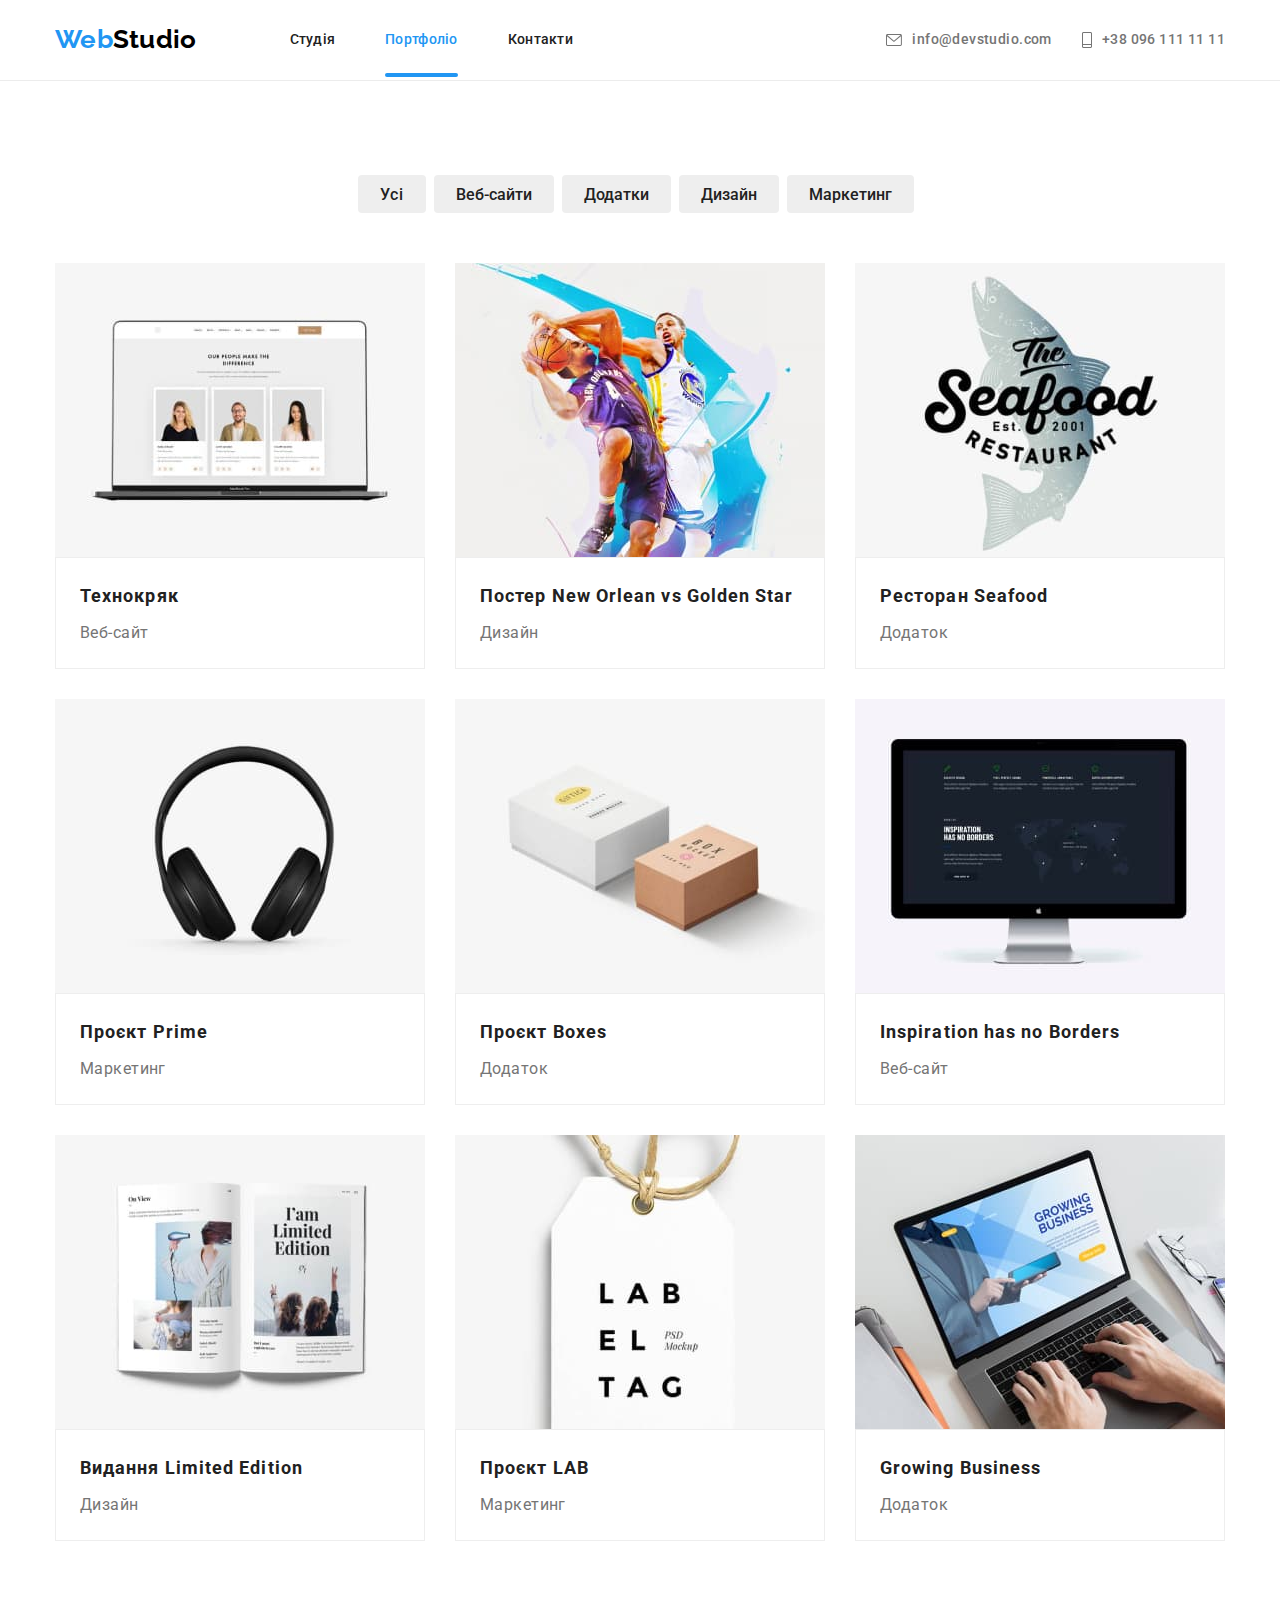
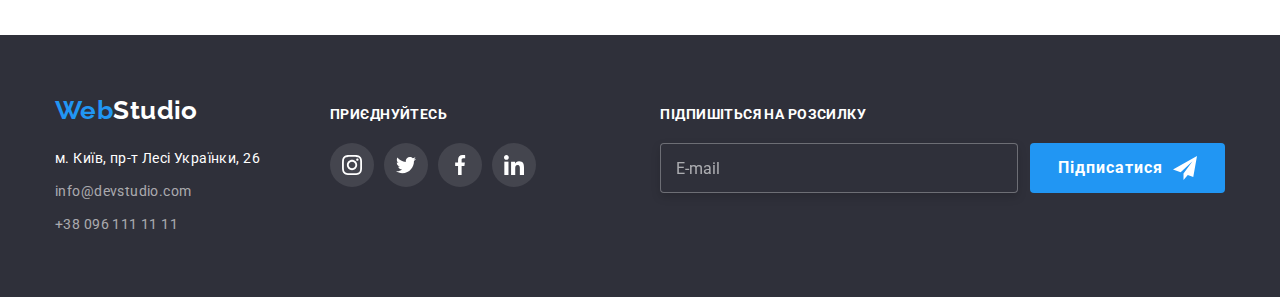
==== portfolio.html @ 140c9e48 "Змінила для  BEM 2 класи і розбивка SASS" ====
<!DOCTYPE html>
<html lang="uk">
	<head>
		<meta charset="UTF-8" />
		<meta http-equiv="X-UA-Compatible" content="IE=edge" />
		<meta name="viewport" content="width=device-width, initial-scale=1.0" />
		<title>portfolio</title>
		<link rel="preconnect" href="https://fonts.googleapis.com" />
		<link rel="preconnect" href="https://fonts.gstatic.com" crossorigin />
		<link
			href="https://fonts.googleapis.com/css2?family=Raleway:wght@700&family=Roboto:wght@400;500;700;900&display=swap"
			rel="stylesheet"
		/>
		<link rel="stylesheet" href="https://cdn.jsdelivr.net/npm/modern-normalize@1.1.0/modern-normalize.min.css" />
		<link rel="stylesheet" href="./css/styles.css" />
	</head>
	<body>
		<header class="page-header">
			<div class="container page-header-container">
				<nav class="navigation">
					<a href="./index.html" class="logo-header link"><span class="accent">Web</span>Studio</a>

					<ul class="site-nav list">
						<li class="site-nav-item"><a class="site-nav-link link" href="./index.html">Студія</a></li>
						<li class="site-nav-item"
							><a class="site-nav-link link current-link" href="./portfolio.html">Портфоліо</a></li
						>
						<li class="site-nav-item"><a class="site-nav-link link" href="">Контакти</a></li>
					</ul>
				</nav>

				<ul class="contacts list">
					<li class="contacts-item">
						<a class="contacts-link link" href="mailto:info@devstudio.com">
							<svg class="mail-icon" width="16px" height="12px">
								<use href="./images/icons.svg.svg#icon-envelope-hover"></use></svg
							>info@devstudio.com
						</a>
					</li>
					<li class="contacts-item fon">
						<a class="contacts-link link" href="tel:+380961111111">
							<svg class="tel-icon" width="10px" height="16px">
								<use href="./images/icons.svg.svg#icon-Vector"></use></svg
							>+38 096 111 11 11
						</a>
					</li>
				</ul>
			</div>
		</header>
		<main>
			<section class="page-prtfolio">
				<div class="container">
					<!-- <section class="portfolio container"> -->
					<h1 class="visually-hidden"> Портфоліо </h1>
					<ul class="products-nav list">
						<li class="product">
							<button class="portfolio-btn btn" type="button">Усі</button>
						</li>
						<li class="product">
							<button class="portfolio-btn" type="button">Веб-сайти</button>
						</li>
						<li class="product"><button class="portfolio-btn" type="button">Додатки</button> </li>
						<li class="product"><button class="portfolio-btn" type="button">Дизайн</button></li>
						<li class="product"><button class="portfolio-btn" type="button">Маркетинг</button></li>
					</ul>
					<ul class="page-products list">
						<li class="portf-pic">
							<a href="" class="portf-link link">
								<div class="portf-link-wrapper">
									<img
										class="products-img"
										src="./images/project-img.jpg"
										alt="фото трьох членів команди, дві дівчини і один чоловік в окулярах"
										width="370"
									/>
									<p class="overlay"
										>Ресурс пропонує комплексні пропозиції з різним рівнем функціоналу та сервісів. Все це дозволить
										відвідувачу отримати вичерпні відомості про компанію чи приватну особу.
									</p>
								</div>

								<div class="products-items">
									<h2 class="product-main">Технокряк </h2>
									<p class="product-card">Веб-сайт</p>
								</div>
							</a>
						</li>
						<li class="portf-pic">
							<a href="" class="portf-link link">
								<div class="portf-link-wrapper">
									<img
										class="products-img"
										src="./images/project-img-1.jpg"
										alt="двє хлопців в спортивній формі різних команд грають в м'яча, один тримає м'яч, другий вибиває його з його рук"
										width="370"
									/>
									<p class="overlay"
										>Ресурс пропонує комплексні пропозиції з різним рівнем функціоналу та сервісів. Все це дозволить
										відвідувачу отримати вичерпні відомості про компанію чи приватну особу.
									</p>
								</div>
								<div class="products-items">
									<h2 class="product-main">Постер New Orlean vs Golden Star</h2>
									<p class="product-card">Дизайн</p>
								</div>
							</a>
						</li>
						<li class="portf-pic">
							<a href="" class="portf-link link">
								<div class="portf-link-wrapper">
									<img
										class="products-img"
										src="./images/project-img-2.jpg"
										alt="картинка з малюнком риби та логотипом рибного ресторану"
										width="370"
									/>
									<p class="overlay"
										>Ресурс пропонує комплексні пропозиції з різним рівнем функціоналу та сервісів. Все це дозволить
										відвідувачу отримати вичерпні відомості про компанію чи приватну особу.
									</p>
								</div>
								<div class="products-items">
									<h2 class="product-main">Ресторан Seafood</h2>
									<p class="product-card">Додаток</p>
								</div>
							</a>
						</li>
						<li class="portf-pic">
							<a href="" class="portf-link link">
								<div class="portf-link-wrapper">
									<img class="products-img" src="./images/project-img-3.jpg" alt="великі чорні навушники" width="370" />
									<p class="overlay"
										>Ресурс пропонує комплексні пропозиції з різним рівнем функціоналу та сервісів. Все це дозволить
										відвідувачу отримати вичерпні відомості про компанію чи приватну особу.
									</p>
								</div>
								<div class="products-items">
									<h2 class="product-main">Проєкт Prime</h2>
									<p class="product-card">Маркетинг</p>
								</div>
							</a>
						</li>
						<li class="portf-pic">
							<a href="" class="portf-link link">
								<div class="portf-link-wrapper">
									<img
										class="products-img"
										src="./images/project-img-4.jpg"
										alt="дві коробочки, одна невелика коліру темного картону, друга більша трохи білого кольору"
										width="370"
									/>
									<p class="overlay"
										>Ресурс пропонує комплексні пропозиції з різним рівнем функціоналу та сервісів. Все це дозволить
										відвідувачу отримати вичерпні відомості про компанію чи приватну особу.
									</p>
								</div>
								<div class="products-items">
									<h2 class="product-main">Проєкт Boxes</h2>
									<p class="product-card">Додаток</p>
								</div>
							</a>
						</li>
						<li class="portf-pic">
							<a href="" class="portf-link link">
								<div class="portf-link-wrapper">
									<img
										class="products-img"
										src="./images/project-img-5.jpg"
										alt="великий чорний монітор епл на срібній ніжці"
										width="370"
									/>
									<p class="overlay"
										>Ресурс пропонує комплексні пропозиції з різним рівнем функціоналу та сервісів. Все це дозволить
										відвідувачу отримати вичерпні відомості про компанію чи приватну особу.
									</p>
								</div>
								<div class="products-items">
									<h2 class="product-main">Inspiration has no Borders</h2>
									<p class="product-card">Веб-сайт</p>
								</div>
							</a>
						</li>
						<li class="portf-pic">
							<a href="" class="portf-link link">
								<div class="portf-link-wrapper">
									<img
										class="products-img"
										src="./images/project-img-6.jpg"
										alt="розворот книги з різними зображеннями жінок"
										width="370"
									/>
									<p class="overlay"
										>Ресурс пропонує комплексні пропозиції з різним рівнем функціоналу та сервісів. Все це дозволить
										відвідувачу отримати вичерпні відомості про компанію чи приватну особу.
									</p>
								</div>
								<div class="products-items">
									<h2 class="product-main">Видання Limited Edition</h2>
									<p class="product-card">Дизайн</p>
								</div>
							</a>
						</li>
						<li class="portf-pic">
							<a href="" class="portf-link link">
								<div class="portf-link-wrapper">
									<img
										class="products-img"
										src="./images/project-img-7.jpg"
										alt="біла бірка з чорним надписом"
										width="370"
									/>
									<p class="overlay"
										>Ресурс пропонує комплексні пропозиції з різним рівнем функціоналу та сервісів. Все це дозволить
										відвідувачу отримати вичерпні відомості про компанію чи приватну особу.
									</p>
								</div>
								<div class="products-items">
									<h2 class="product-main">Проєкт LAB </h2>
									<p class="product-card">Маркетинг</p>
								</div>
							</a>
						</li>
						<li class="portf-pic">
							<a href="" class="portf-link link">
								<div class="portf-link-wrapper">
									<img
										class="products-img"
										src="./images/project-img-8.jpg"
										alt="чоловічі руки на клавіатурі відкритого ноутбука, на моніторі картинка з надписом зростання бізнесу"
										width="370"
									/>
									<p class="overlay"
										>Ресурс пропонує комплексні пропозиції з різним рівнем функціоналу та сервісів. Все це дозволить
										відвідувачу отримати вичерпні відомості про компанію чи приватну особу.
									</p>
								</div>
								<div class="products-items">
									<h2 class="product-main">Growing Business</h2>
									<p class="product-card">Додаток</p></div
								>
							</a>
						</li>
					</ul>
					<!-- </section> -->
				</div>
			</section>
		</main>
		<footer class="page-footer">
			<div class="container ftr">
				<div class="footer-div">
					<a class="logo-footer link" href="./index.html"><span class="accent">Web</span>Studio</a>
					<address>
						<ul class="footer-contacts list">
							<li class="footer-contacts-item">
								<a class="footer-contact-adr link" href="">м. Київ, пр-т Лесі Українки, 26</a>
							</li>
							<li class="footer-contacts-item">
								<a class="footer-contact link" href="mailto:info@devstudio.com">info@devstudio.com</a>
							</li>
							<li class="footer-contacts-item">
								<a class="footer-contact link" href="tel:+380961111111">+38 096 111 11 11</a>
							</li>
						</ul>
					</address>
				</div>
				<div class="footer-icon">
					<p class="foot-links">Приєднуйтесь</p>
					<ul class="social-footer list">
						<li class="social-footer-item">
							<a href="" class="social-footer-link link">
								<svg aria-label="іконка твітер" class="footer-iconf" width="20" height="20">
									<use href="./images/icons.svg.svg#icon-instagram"></use>
								</svg>
							</a>
						</li>
						<li class="social-footer-item">
							<a href="" class="social-footer-link link">
								<svg aria-label="іконка твітер" class="footer-iconf" width="20" height="20">
									<use href="./images/icons.svg.svg#icon-twitter"></use>
								</svg>
							</a>
						</li>
						<li class="social-footer-item">
							<a href="" class="social-footer-link link">
								<svg aria-label="іконка фейсбук" class="footer-iconf" width="20" height="20">
									<use href="./images/icons.svg.svg#icon-facebook"></use>
								</svg>
							</a>
						</li>
						<li class="social-footer-item">
							<a href="" class="social-footer-link link">
								<svg aria-label="іконка лінкедін" class="footer-iconf" width="20" height="20">
									<use href="./images/icons.svg.svg#icon-linkedin"></use>
								</svg>
							</a>
						</li>
					</ul>
				</div>
				<div class="form-footer">
					<p class="foot-links">Підпишіться на розсилку</p>
					<form class="form-footer-span">
						<label>
							<input
								type="email"
								name="user_email"
								required
								placeholder="E-mail"
								class="form-footer-input"
								pattern="[a-z0-9._%+-]+@[a-z0-9.-]+\.[a-z]{2,4}$"
							/>
						</label>
						<button type="submit" class="form-footer-btn btn">
							Підписатися
							<svg class="form-footer-icon" width="24" height="24">
								<use href="./images/icons.svg.svg#icon-send"></use>
							</svg>
						</button>
					</form>
				</div>
			</div>
		</footer>
	</body>
</html>
---- css/styles.css ----
:root {
	--background-color-header: #ffffff;
	--color-accent: #2196f3;
	--color-nav-header: #212121;
	--logo-header-color: #000000;
	--color-contact: #757575;
	--background-body-color: #f5f5f5;
	--background-color-footer: #2f303a;
	--color-text-darkbox: #ffffff;
	--background-color-additional: #f5f4fa;
	--color-text-standart: #757575;
	--color-title: #212121;
	--color-foot-adr: rgba(255, 255, 255, 0.6);

	--color-роrtfolio-borders: #eeeeee;

	--background-portfolio-btn: #eeeeee;
	--color-portfolio-btn: #212121;
	--color-text-products: #212121;
	--background-color-portfolio: #ffffff;
	--transition-animation: 250ms cubic-bezier(0.4, 0, 0.2, 1);
	--transition-animation-modal: 2500ms cubic-bezier(0.4, 0, 0.2, 1);
}
h1,
h2,
h3,
h4,
p {
	margin-top: 0;
	margin-bottom: 0;
}
ul {
	margin-top: 0;
	margin-bottom: 0;
	padding-left: 0;
}
.link {
	text-decoration: none;
	color: inherit;
}

.list {
	list-style: none;
}

img {
	display: block;
}
body {
	background-color: var(--background-color-portfolio);
	color: var(--color-text-standart);
	font-family: "Roboto", sans-serif;
	font-style: normal;
	/* font-weight: 400; это размер 400 от браузера */
	font-size: 14px;
	line-height: 1.71;
	/* or 171% */

	letter-spacing: 0.03em;
}

.container {
	width: 1200px;
	margin-left: auto;
	margin-right: auto;
	padding-left: 15px;
	padding-right: 15px;
}

/* -----------------section__title----------- */
.activity__list {
	display: flex;
	gap: 30px;
}
.activity__title {
	position: absolute;
	bottom: 0;
	width: 100%;
	height: 70px;
	background: rgba(47, 48, 58, 0.8);
	font-size: 14px;
		line-height: 1.14;
		text-align: center;
		text-transform: uppercase;	
		color: var(--color-text-darkbox);
		padding-top: 27px;
		padding-bottom: 27px;
}
.activity__item {
	position: relative;
}
.section__title {
	font-weight: 700;
	font-size: 36px;
	line-height: 1.17;
	text-align: center;
	margin-bottom: 50px;
	padding-top: 0;
}

.team__item {
	background-color: var(--background-color-header);
	border-radius: 0px 0px 4px 4px;
	border-top: none;
	box-shadow: 0px 1px 3px rgba(0, 0, 0, 0.12), 0px 1px 1px rgba(0, 0, 0, 0.14), 0px 2px 1px rgba(0, 0, 0, 0.2);
}

/* ========HEADER======== */
.page-header-container {
	display: flex;
	align-items: center;
	text-align: center;
	/* padding-top: 32px; */
	/* padding-bottom: 32px; */
}

.site-nav {
	background-color: var(--background-color-header);
	
}

.page-header {
	border-bottom: 1px solid #ececec;
}

.navigation {
	font-weight: 500;
	line-height: 1.14;
	letter-spacing: 0.02em;
	display: flex;
	align-items: center;
}
.site-nav-link {
	color: var(--color-nav-header);
	padding: 30px 0;
	transition: color var(--transition-animation);
}
.site-nav {
	display: flex;
	align-items: center;
}

.site-nav-item {
	margin-right: 50px;
}
.site-nav-item:last-child {
	margin-right: 0;
}

.logo-header,
.logo-footer {
	font-family: "Raleway", sans-serif;
	font-weight: 700;
	font-size: 26px;
	line-height: 1.19;
}
.logo-footer {
	margin-bottom: 20px;
}

.accent {
	color: var(--color-accent);
}

.logo-header {
	color: var(--logo-header-color);
	padding-top: 24px;
	padding-bottom: 25px;
	margin-right: 93px;
}
.current-link {
	color: #2196f3;
	position: relative;
}

.current-link::after {
	content: "";
	width: 100%;
		height: 4px;
		/* left: 451px; */
		/* top: 76px;	 */
		background: #2196F3;
		border-radius: 2px;
		position: absolute;
		bottom: 0;
left: 0;
}
.contacts-link {
	color: var(--color-contact);
	/* font-family: 'Roboto'; */
	/* font-style: normal; */
	font-weight: 500;
	/* font-size: 14px; */
	line-height: 1.14;
}
.contacts {
	display: flex;
	align-items: center;
	margin-left: auto;
	
}
.fon {
	margin-right: 50px;
}

.contacts .link {
	display: flex;
	justify-content: center;
	align-items: center;
	fill: currentColor;
	transition: color var(--transition-animation);
}

.contacts-item {
	margin-right: 30px;
}
.contacts-item:last-child {
	margin-right: 0;
}
.mail-icon,
.tel-icon {
	/* fill: currentColor; */
	margin-right: 10px;
}

/* ---------------HERO------------ */
.page-footer,
.hero {
	background-color: var(--background-color-footer);
	color: var(--color-text-darkbox);
}
.btn {
	cursor: pointer;
		color: var(--color-text-darkbox);
		background-color: var(--color-accent);
		font-family: inherit;
		font-style: normal;
		font-weight: 700;
		font-size: 16px;
		line-height: 1.88;
		/* identical to box height, or 188% */
		text-align: center;
		letter-spacing: 0.06em;
		border-radius: 4px;
		border: none;

}

.hero__btn {
	margin-top: 40px;
	padding: 10px 32px;
	}

.hero {
	text-align: center;
	padding: 200px 0;
	background-image: linear-gradient(to right, rgba(47, 48, 58, 0.4), rgba(47, 48, 58, 0.4)), url(../images/hero/Img.jpg);
	background-color: #c4c4c4;
	background-size: cover;
	max-width: 1600px;
	margin-right: auto;
	margin-left: auto;
}

.section {
	padding-top: 94px;
	padding-bottom: 94px;
}


.preference__list {
	display: flex;
	gap: 30px;
}

.hero__title {
	/* font-family: 'Roboto ,
        sans-serif'; это есть */
	/* font-style: normal еть; */
	font-weight: 900;
	font-size: 44px;
	line-height: 1.36;
	/* or 136% */
	width: 696px;
	text-align: center;
	letter-spacing: 0.06em;
	text-transform: uppercase;
	margin-left: auto;
	margin-right: auto;
}
.team {
	background-color: var(--background-color-additional);
}
.team__list {
	display: flex;
	gap: 30px;
}

.team__img {
	margin-bottom: 30px;
}
.title {
	color: var(--color-title);
	font-weight: 700;
	font-size: 14px;
	line-height: 1.14;
	margin-bottom: 10px;
	margin-top: 30px;
}
.team__list .title {
	font-weight: 500;
	font-size: 16px;
	line-height: 1.19;
	/* identical to box height */

	text-align: center;
}
.preference__box-icon {
	display: flex;
	align-items: center;
	justify-content: center;
	width: 100%;
	height: 120px;
	background-color: var(--background-color-additional);
}

.preference__item {
	width: calc((100%-90px) / 4);
}
.activity {
	padding-top: 0;
}

.team__list p {
	font-size: 16px;
	line-height: 1.19;
	text-align: center;
	margin-bottom: 16px;
}
.section__title {
	color: var(--color-title);
}

.section-our-clients {
	display: flex;
	align-items: center;
	justify-content: center;
	gap: 30px;
}
.clients {
	fill: currentColor;
}

.clients-link {
	color: #afb1b8;
	width: 100%;
	height: 100%;
	border: 1px solid #afb1b8;
	border-radius: 4px;
	display: flex;
	align-items: center;
	justify-content: center;
	transition: color var(--transition-animation), border-color var(--transition-animation);

	
}
.clients-link:hover,
.clients-link:focus {
	color: var(--color-accent);
	border-color: var(--color-accent);

}

.clients-company {
	fill: #afb1b8;
	width: 170px;
	height: 92px;
}

/* -----------FOOTER----------- */
.page-footer {
	padding-bottom: 60px;
	padding-top: 60px;
	align-items: baseline;
	display: flex;
}
.footer-div {
	/* margin-left: 250px; */
	margin-right: 70px;
}
.ftr {
	/* display: flex;
	align-items: center; */
	/* justify-content: center; */
	/* padding-bottom: 60px;
	padding-top: 60px; */
	align-items: baseline;
	display: flex;
}
.social-footer {
	display: flex;
	/* justify-content: center; */
	column-gap: 10px;
		/* margin-left: 70px; */
	/* margin-bottom: 30px; */
}
.social-footer-link {
	fill: var(--color-text-darkbox);
	background-color: rgba(255, 255, 255, 0.1);

	display: flex;
	align-items: center;
	justify-content: center;
	width: 44px;
	height: 44px;
	border-radius: 50%;
	transition: background-color var(--transition-animation);
	

}
.social-footer-link:hover,
.social-footer-link:focus {
	background-color: var(--color-accent);
	
}

.footer-icon {
	gap: 30px;
}

.footer-contact {
	color: var(--color-foot-adr);
	transition: color var(--transition-animation);
}
.foot-links {
	text-transform: uppercase;
	font-weight: 700;
	line-height: 1.14;
	letter-spacing: 0.03em;
	margin-bottom: 20px;
}
.footer-contacts a {
	font-style: normal;
	font-weight: 400;
}
.footer-contacts-item {
	margin-bottom: 9px;
}
.footer-contact-adr {
	transition: color var(--transition-animation);
}
.footer-contacts-item:last-child {
	margin-bottom: 0;
}
.footer-contacts {
	margin-top: 20px;
	
}

.portfolio-btn {
	cursor: pointer;
	background-color: var(--background-portfolio-btn);
	color: var(--color-portfolio-btn);
	font-family: inherit;
	font-size: 16px;
	font-weight: 500;
	line-height: calc(26 / 15);
}

.page-prtfolio {
	margin-bottom: 94px;
	margin-top: 94px;
}

.products-items {
	background-color: var(--background-color-portfolio);
	color: var(--color-portfolio-btn);
	padding: 20px 24px;
	border: 1px solid #eeeeee;
}

.product-main {
	/* font-family: 'Roboto'; */
	/* font-style: normal; */
	font-weight: 700;
	font-size: 18px;
	line-height: 2;
	margin-bottom: 4px;
	/* identical to box height, or 200% */

	letter-spacing: 0.06em;
	color: var(--color-text-products);
}
.product-card {
	font-weight: 400;
	font-size: 16px;
	line-height: 1.88;
	/* identical to box height, or 188% */
	color: var(--color-text-standart);
}

.page-products {
	display: flex;
	flex-wrap: wrap;
	gap: 30px;
}

.site-nav :hover,
.site-nav :focus,
.contacts :hover,
.contacts :focus,
.footer-contacts :hover,
.footer-contacts :focus {
	color: var(--color-accent);
	
	
}
.portfolio-btn:hover,
.portfolio-btn:focus {
	background-color: var(--color-accent);
	color: var(--color-text-darkbox);
	box-shadow: 0px 3px 1px rgba(0, 0, 0, 0.1), 0px 1px 2px rgba(0, 0, 0, 0.08), 0px 2px 2px rgba(0, 0, 0, 0.12);

}

.visually-hidden {
	position: absolute;
	white-space: nowrap;
	width: 1px;
	height: 1px;
	overflow: hidden;
	border: 0;
	padding: 0;
	clip: rect(0 0 0 0);
	clip-path: inset(50%);
	margin: -1px;
}
/* --------PORTFOLIO-------- */

.portf-pic {
	width: 370px;
}

.portf-link {
display: block;
transition: box-shadow var(--transition-animation);

}

.portf-link-wrapper {
position: relative;
overflow: hidden;
}

.overlay {
	position: absolute;
	left: 0;
	top: 0;
	background: rgba(33, 150, 243, 0.9);
	color: #ffffff;	
	padding: 63px 24px;
	font-size: 18px;
	line-height: 1.56;
	letter-spacing: 0.03em;
	height: 100%;
	width: 100%;
	overflow: auto;
transform: translateY(100%);
transition: transform var(--transition-animation);

}
.portf-link:hover .overlay,
.portf-link:focus .overlay {
	transform: translateY(0);
}

.portf-link:hover,
.portf-link:focus {
box-shadow: 0px 1px 1px rgba(0, 0, 0, 0.12), 0px 4px 4px rgba(0, 0, 0, 0.06), 1px 4px 6px rgba(0, 0, 0, 0.16);

}

.products-nav {
	display: flex;
	align-items: center;
	justify-content: center;
	margin-bottom: 50px;
}
.product {
	margin-right: 8px;
}

.portfolio-btn {
	padding: 6px 22px;
	height: 38px;
	border: none;
	align-items: center;
	border-radius: 4px;
	transition: color var(--transition-animation), background-color var(--transition-animation), box-shadow var(--transition-animation);
}

/* --------social-------- */
.social-list {
	display: flex;
	justify-content: center;
	column-gap: 10px;
	margin-top: 16px;
	margin-bottom: 30px;
}
.social-list-link {
	display: flex;
	align-items: center;
	justify-content: center;
	width: 44px;
	height: 44px;
	border-radius: 50%;
	background-color: #ffffff;
	transition: background-color var(--transition-animation);
}

.social-list-link {
	fill: #afb1b8;
	transition: background-color var(--transition-animation);
}
.social-list-link:hover,
.social-list-link:focus {
	background-color: var(--color-accent);
}
.social-icon {
transition: fill var(--transition-animation);
}

.social-list-link:hover .social-icon,
.social-list-link:focus .social-icon {
	fill: #ffffff;
	
}
/* --------blackdrop-------- */
.blackdrop {
	position: fixed;
	top: 0;
	left: 0;
	width: 100%;
	height: 100%;
	background: rgba(0, 0, 0, 0.2);
	z-index: 100;
	opacity: 1;	
	transition: opacity var(--transition-animation-modal), visibility var(--transition-animation-modal);

}
.is-hidden {
	visibility: hidden;
	opacity:0 ;
	pointer-events:none ;
}
.blackdrop.is-hidden .modal {
	background-color: blue;
	transform: translate(-50%, -50%) rotate(360deg);
	
	
	
}

/* --------modal window-------- */
.modal { 
	position: absolute;
	top: 50%;
	left: 50%;
	width: 528px;
	height: 580px;
	box-shadow: 0px 1px 3px rgba(0, 0, 0, 0.12), 0px 1px 1px rgba(0, 0, 0, 0.14), 0px 2px 1px rgba(0, 0, 0, 0.2);
	border-radius: 4px;
	background-color: #FFFFFF;
	transform: translate(-50%, -50%) rotate(0deg);
    transition: transform var(--transition-animation-modal), background-color var(--transition-animation-modal);
    padding: 40px;
}


.modal-close-btn {
	position: absolute;
	top: 8px;	
	right: 8px;
	display: flex;
	align-items: center;
	justify-content: center;
	width: 30px;
	height: 30px;
	border-radius: 50%;
	background: #FFFFFF;
	border: 1px solid rgba(0, 0, 0, 0.1);
	
}
.modal-close-btn:focus,
.modal-close-btn:hover {
fill: var(--color-accent);

}


/* --------modal window-------- */

.modal-form-icon {
	display: block;
	position: absolute;
	top: 50%;
	left: 12px;
	transform: translateY(-50%);


}
.modal-form-span {
	display:inline-block ;
	position: relative;
	margin-top: 4px;
	width: 100%;
}
.modal-form-title {	
	display: block;	
		font-size: 20px;
		line-height: 1.15;
		text-align: center;
		color: var(--color-nav-header);
		margin-bottom: 12px;
	}
	.modal-form-field {
		display: block;	
		font-size: 12px;
		line-height: 1.17;
		letter-spacing: 0.01em;
		color: var(--color-contact);
		}
.modal-form-field:not(:last-child) {
	margin-bottom: 10px;
}

	.modal-form-input {
		/* display: block; */
		height: 40px;
		width: 100%;
		border: 1px solid rgba(33, 33, 33, 0.2);
		border-radius: 4px;
		padding-left: 42px;
		transition: fill var(--transition-animation);
		}

		.modal-form-input:focus {
		outline: none;
		border-color: var(--color-accent);
		}

		.modal-form-input:focus +.modal-form-icon {
			fill: var(--color-accent);
			
		}

		.modal-form-check-field {
			display: flex;
			gap: 7px;
			font-size: 14px;
			line-height: 1.71;
			margin-bottom: 20px;
			width: 100%;
			color: var(--color-contact);
			justify-content: center;
			align-items: center;
			
			
				
				
		}
		.modal-form-message {
			width: 450px;
			height: 120px;
			border: 1px solid rgba(33, 33, 33, 0.2);
			border-radius: 4px;
			padding: 12px 16px;
			transition: border-color var(--transition-animation);
		    margin-top: 4px;
			margin-bottom: 20px;
			resize: none;
		}
			.modal-form-message:focus {
				outline: none;
				border-color: var(--color-accent);
				
			}
			.modal-form-message::placeholder {				
					font-size: 12px;
					line-height: 1.17;
					letter-spacing: 0.01em;				
					color: rgba(117, 117, 117, 0.5);
			}
            .modal-form-link {
				color: var(--color-accent);

			}
		
.modal-form-checkbox-icon {
	display: none;
}
.modal-form-check:checked~.modal-form-checkbox-icon {
	display: block;
}


.modal-form-check:checked~.modal-form-checkbox-nonactive-icon {
	display: none;
	
}


.modal-form-submit {
display: block;
padding: 10px 52px;
margin-left: auto;
margin-right: auto;

}

.form-footer-btn {
	display: flex;
	justify-content: center;
	align-items: center;
	padding: 10px 28px;
	gap: 10px;
	}

.form-footer-input {
	width: 358px;
	height: 50px;
	padding-left: 15px;
	background-color: var(--background-color-footer);
	border: 1px solid rgba(255, 255, 255, 0.3);
	filter: drop-shadow(0px 4px 4px rgba(0, 0, 0, 0.15));
	border-radius: 4px;
font-size: 16px;
	line-height: 1.25;
	color: var(--color-text-darkbox);
	transition: border-color var(--transition-animation);

}
.form-footer-input:focus {
border-color: var(--color-accent);
outline: none;
}

.form-footer-span {
	display: flex;
	gap: 12px;

}
.form-footer {
margin-left: auto;

}

.form-footer-input::placeholder {
color: rgba(255, 255, 255, 0.6);
}
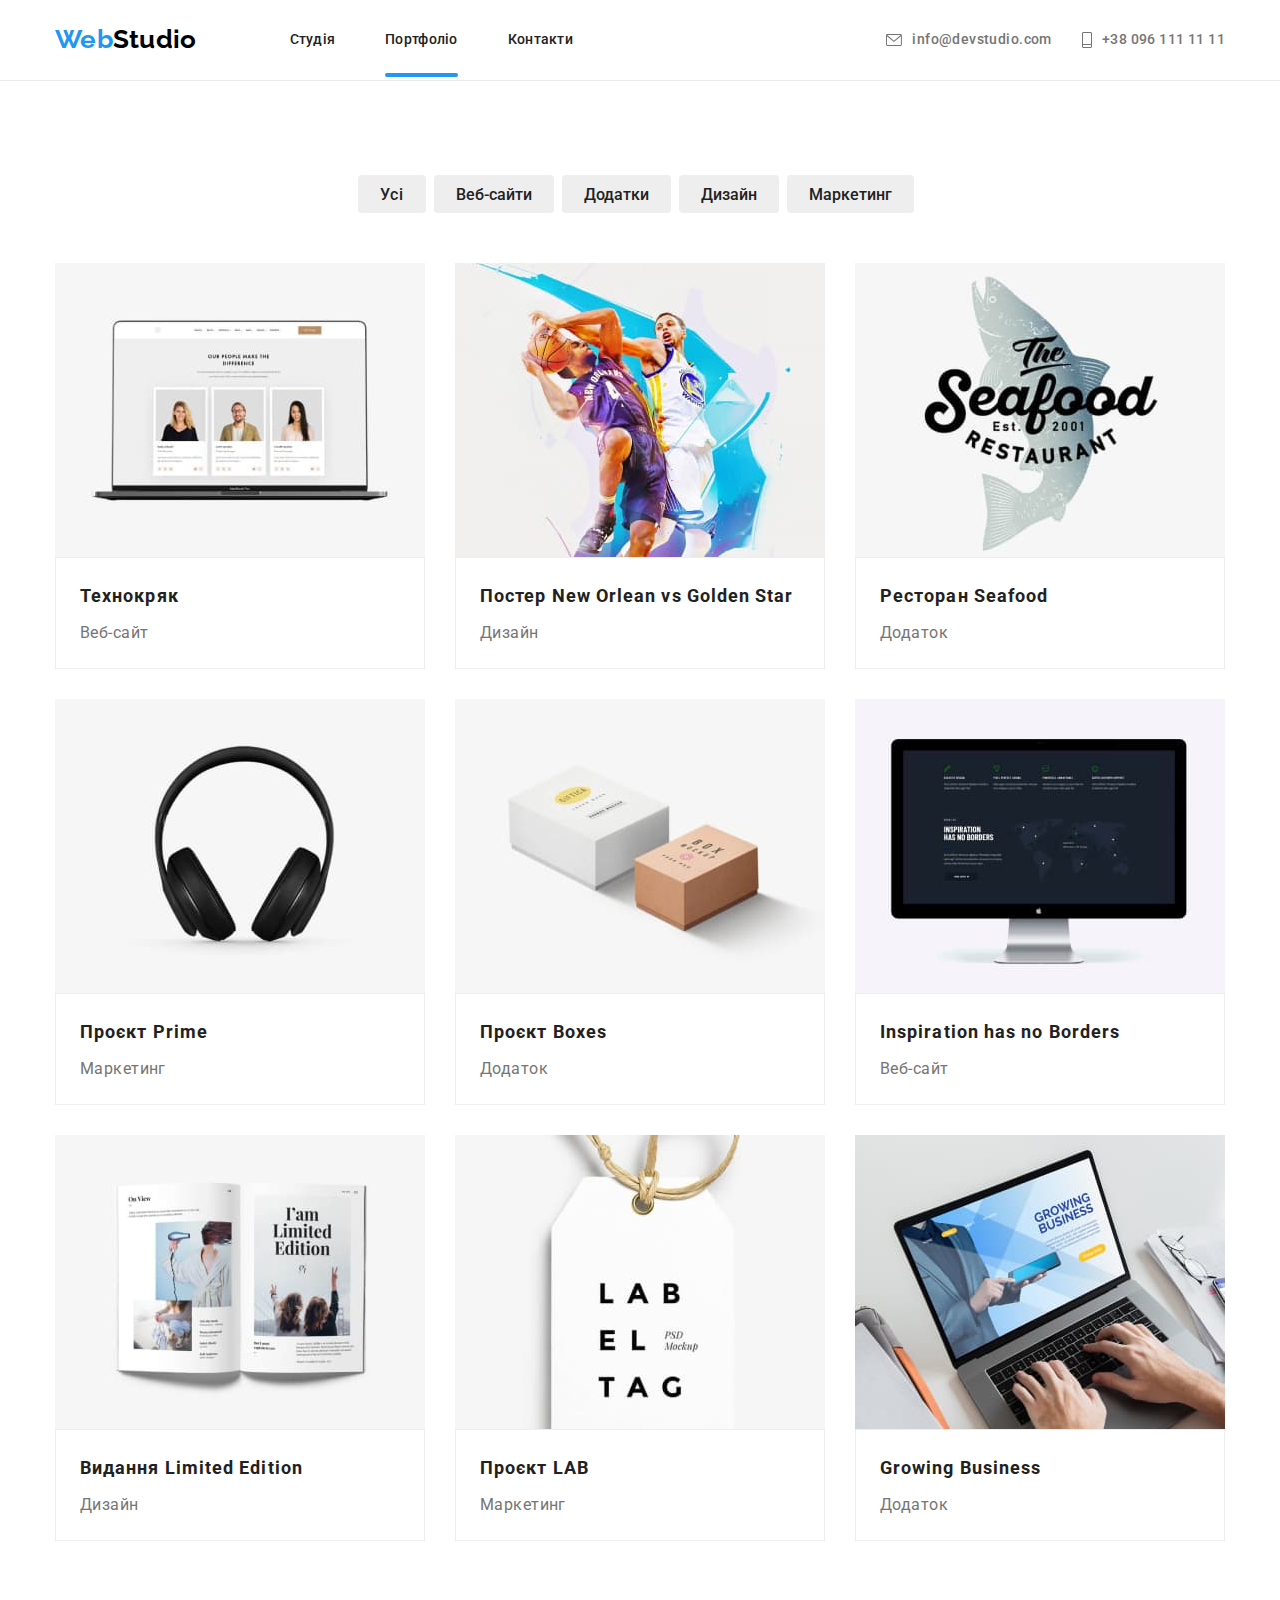
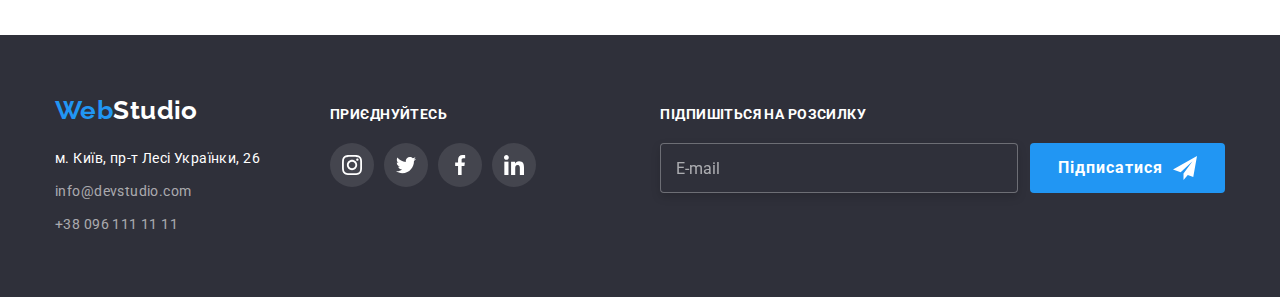
==== commit ab937e89: "done" ====
--- a/portfolio.html
+++ b/portfolio.html
@@ -12,6 +12,7 @@
 			rel="stylesheet"
 		/>
 		<link rel="stylesheet" href="https://cdn.jsdelivr.net/npm/modern-normalize@1.1.0/modern-normalize.min.css" />
+		<link rel="stylesheet" href="./css/main.min.css" />
 		<link rel="stylesheet" href="./css/styles.css" />
 	</head>
 	<body>
--- a/css/main.min.css
+++ b/css/main.min.css
@@ -0,0 +1 @@
+﻿:root{--background-color-header: #ffffff;--color-accent: #2196f3;--color-nav-header: #212121;--logo-header-color: #000000;--color-contact: #757575;--background-body-color: #f5f5f5;--background-color-footer: #2f303a;--color-text-darkbox: #ffffff;--background-color-additional: #f5f4fa;--color-text-standart: #757575;--color-title: #212121;--color-foot-adr: rgba(255, 255, 255, 0.6);--color-роrtfolio-borders: #eeeeee;--background-portfolio-btn: #eeeeee;--color-portfolio-btn: #212121;--color-text-products: #212121;--background-color-portfolio: #ffffff;--transition-animation: 250ms cubic-bezier(0.4, 0, 0.2, 1);--transition-animation-modal: 2500ms cubic-bezier(0.4, 0, 0.2, 1)}.visually-hidden{position:absolute;white-space:nowrap;width:1px;height:1px;overflow:hidden;border:0;padding:0;clip:rect(0 0 0 0);clip-path:inset(50%);margin:-1px}h1,h2,h3,h4,p{margin-top:0;margin-bottom:0}ul{margin-top:0;margin-bottom:0;padding-left:0}.link{text-decoration:none;color:inherit}.list{list-style:none}img{display:block}body{background-color:var(--background-color-portfolio);color:var(--color-text-standart);font-family:"Roboto",sans-serif;font-style:normal;font-size:14px;line-height:1.71;letter-spacing:.03em}.section{padding-top:94px;padding-bottom:94px}.container{width:1200px;margin-left:auto;margin-right:auto;padding-left:15px;padding-right:15px}.modal-close-btn{position:absolute;top:8px;right:8px;display:flex;align-items:center;justify-content:center;width:30px;height:30px;border-radius:50%;background:#fff;border:1px solid rgba(0,0,0,.1)}.modal-close-btn:focus,.modal-close-btn:hover{fill:var(--color-accent)}.title{color:var(--color-title);font-weight:700;font-size:14px;line-height:1.14;margin-bottom:10px;margin-top:30px}.section__title{font-weight:700;font-size:36px;line-height:1.17;text-align:center;margin-bottom:50px;padding-top:0}.section__title{color:var(--color-title)}.logo-header,.logo-footer{font-family:"Raleway",sans-serif;font-weight:700;font-size:26px;line-height:1.19}.logo-footer{margin-bottom:20px}.logo-header{color:var(--logo-header-color);padding-top:24px;padding-bottom:25px;margin-right:93px}.accent{color:var(--color-accent)}.blackdrop{position:fixed;top:0;left:0;width:100%;height:100%;background:rgba(0,0,0,.2);z-index:100;opacity:1;transition:opacity var(--transition-animation-modal),visibility var(--transition-animation-modal)}.is-hidden{visibility:hidden;opacity:0;pointer-events:none}.blackdrop.is-hidden .modal{background-color:blue;transform:translate(-50%, -50%) rotate(360deg)}.btn{cursor:pointer;color:var(--color-text-darkbox);background-color:var(--color-accent);font-family:inherit;font-style:normal;font-weight:700;font-size:16px;line-height:1.88;text-align:center;letter-spacing:.06em;border-radius:4px;border:none}.modal-form-icon{display:block;position:absolute;top:50%;left:12px;transform:translateY(-50%)}.modal-form-span{display:inline-block;position:relative;margin-top:4px;width:100%}.modal-form-title{display:block;font-size:20px;line-height:1.15;text-align:center;color:var(--color-nav-header);margin-bottom:12px}.modal-form-field{display:block;font-size:12px;line-height:1.17;letter-spacing:.01em;color:var(--color-contact)}.modal-form-field:not(:last-child){margin-bottom:10px}.modal-form-input{height:40px;width:100%;border:1px solid rgba(33,33,33,.2);border-radius:4px;padding-left:42px;transition:fill var(--transition-animation)}.modal-form-input:focus{outline:none;border-color:var(--color-accent)}.modal-form-input:focus+.modal-form-icon{fill:var(--color-accent)}.modal-form-check-field{display:flex;gap:7px;font-size:14px;line-height:1.71;margin-bottom:20px;width:100%;color:var(--color-contact);justify-content:center;align-items:center}.modal-form-message{width:450px;height:120px;border:1px solid rgba(33,33,33,.2);border-radius:4px;padding:12px 16px;transition:border-color var(--transition-animation);margin-top:4px;margin-bottom:20px;resize:none}.modal-form-message:focus{outline:none;border-color:var(--color-accent)}.modal-form-message::placeholder{font-size:12px;line-height:1.17;letter-spacing:.01em;color:rgba(117,117,117,.5)}.modal-form-link{color:var(--color-accent)}.modal-form-checkbox-icon{display:none}.modal-form-check:checked~.modal-form-checkbox-icon{display:block}.modal-form-check:checked~.modal-form-checkbox-nonactive-icon{display:none}.modal-form-submit{display:block;padding:10px 52px;margin-left:auto;margin-right:auto}.modal{position:absolute;top:50%;left:50%;width:528px;height:580px;box-shadow:0px 1px 3px rgba(0,0,0,.12),0px 1px 1px rgba(0,0,0,.14),0px 2px 1px rgba(0,0,0,.2);border-radius:4px;background-color:#fff;transform:translate(-50%, -50%) rotate(0deg);transition:transform var(--transition-animation-modal),background-color var(--transition-animation-modal);padding:40px}.social-footer{display:flex;column-gap:10px}.social-footer-link{fill:var(--color-text-darkbox);background-color:rgba(255,255,255,.1);display:flex;align-items:center;justify-content:center;width:44px;height:44px;border-radius:50%;transition:background-color var(--transition-animation)}.social-footer-link:hover,.social-footer-link:focus{background-color:var(--color-accent)}.social-list{display:flex;justify-content:center;column-gap:10px;margin-top:16px;margin-bottom:30px}.social-list-link{display:flex;align-items:center;justify-content:center;width:44px;height:44px;border-radius:50%;background-color:#fff;transition:background-color var(--transition-animation)}.social-list-link{fill:#afb1b8;transition:background-color var(--transition-animation)}.social-list-link:hover,.social-list-link:focus{background-color:var(--color-accent)}.social-icon{transition:fill var(--transition-animation)}.social-list-link:hover .social-icon,.social-list-link:focus .social-icon{fill:#fff}.title{color:var(--color-title);font-weight:700;font-size:14px;line-height:1.14;margin-bottom:10px;margin-top:30px}.section__title{font-weight:700;font-size:36px;line-height:1.17;text-align:center;margin-bottom:50px;padding-top:0}.section__title{color:var(--color-title)}.page-header-container{display:flex;align-items:center;text-align:center}.site-nav{background-color:var(--background-color-header)}.page-header{border-bottom:1px solid #ececec}.navigation{font-weight:500;line-height:1.14;letter-spacing:.02em;display:flex;align-items:center}.current-link{color:#2196f3;position:relative}.current-link::after{content:"";width:100%;height:4px;background:#2196f3;border-radius:2px;position:absolute;bottom:0;left:0}.site-nav-link{color:var(--color-nav-header);padding:30px 0;transition:color var(--transition-animation)}.contacts-link{color:var(--color-contact);font-weight:500;line-height:1.14}.contacts{display:flex;align-items:center;margin-left:auto}.fon{margin-right:50px}.contacts .link{display:flex;justify-content:center;align-items:center;fill:currentColor;transition:color var(--transition-animation)}.contacts-item{margin-right:30px}.contacts-item:last-child{margin-right:0}.mail-icon,.tel-icon{margin-right:10px}.site-nav{display:flex;align-items:center}.site-nav-item{margin-right:50px}.site-nav-item:last-child{margin-right:0}.site-nav :hover,.site-nav :focus,.contacts :hover,.contacts :focus{color:var(--color-accent)}.hero{background-color:var(--background-color-footer);color:var(--color-text-darkbox);text-align:center;padding:200px 0;background-image:linear-gradient(to right, rgba(47, 48, 58, 0.4), rgba(47, 48, 58, 0.4)),url(../images/hero/Img.jpg);background-color:#c4c4c4;background-size:cover;max-width:1600px;margin-right:auto;margin-left:auto}.hero__title{font-weight:900;font-size:44px;line-height:1.36;width:696px;text-align:center;letter-spacing:.06em;text-transform:uppercase;margin-left:auto;margin-right:auto}.hero__btn{margin-top:40px;padding:10px 32px}.preference__list{display:flex;gap:30px}.preference__item{width:calc((100% - 90px)/4)}.preference__box-icon{display:flex;align-items:center;justify-content:center;width:100%;height:120px;background-color:var(--background-color-additional)}.activity{padding-top:0}.activity__list{display:flex;gap:30px}.activity__item{position:relative}.activity__title{position:absolute;bottom:0;width:100%;height:70px;background:rgba(47,48,58,.8);font-size:14px;line-height:1.14;text-align:center;text-transform:uppercase;color:var(--color-text-darkbox);padding-top:27px;padding-bottom:27px}.team__item{background-color:var(--background-color-header);border-radius:0px 0px 4px 4px;border-top:none;box-shadow:0px 1px 3px rgba(0,0,0,.12),0px 1px 1px rgba(0,0,0,.14),0px 2px 1px rgba(0,0,0,.2)}.team{background-color:var(--background-color-additional)}.team__list{display:flex;gap:30px}.team__img{margin-bottom:30px}.team__list .title{font-weight:500;font-size:16px;line-height:1.19;text-align:center}.team__list p{font-size:16px;line-height:1.19;text-align:center;margin-bottom:16px}.section-our-clients{display:flex;align-items:center;justify-content:center;gap:30px}.clients{fill:currentColor}.clients-link{color:#afb1b8;width:100%;height:100%;border:1px solid #afb1b8;border-radius:4px;display:flex;align-items:center;justify-content:center;transition:color var(--transition-animation),border-color var(--transition-animation)}.clients-link:hover,.clients-link:focus{color:var(--color-accent);border-color:var(--color-accent)}.clients-company{fill:#afb1b8;width:170px;height:92px}.portfolio-btn{cursor:pointer;background-color:var(--background-portfolio-btn);color:var(--color-portfolio-btn);font-family:inherit;font-size:16px;font-weight:500;line-height:1.7333333333}.page-prtfolio{margin-bottom:94px;margin-top:94px}.portf-pic{width:370px}.portf-link{display:block;transition:box-shadow var(--transition-animation)}.portf-link-wrapper{position:relative;overflow:hidden}.overlay{position:absolute;left:0;top:0;background:rgba(33,150,243,.9);color:#fff;padding:63px 24px;font-size:18px;line-height:1.56;letter-spacing:.03em;height:100%;width:100%;overflow:auto;transform:translateY(100%);transition:transform var(--transition-animation)}.portf-link:hover .overlay,.portf-link:focus .overlay{transform:translateY(0)}.portf-link:hover,.portf-link:focus{box-shadow:0px 1px 1px rgba(0,0,0,.12),0px 4px 4px rgba(0,0,0,.06),1px 4px 6px rgba(0,0,0,.16)}.portfolio-btn{padding:6px 22px;height:38px;border:none;align-items:center;border-radius:4px;transition:color var(--transition-animation),background-color var(--transition-animation),box-shadow var(--transition-animation)}.portfolio-btn:hover,.portfolio-btn:focus{background-color:var(--color-accent);color:var(--color-text-darkbox);box-shadow:0px 3px 1px rgba(0,0,0,.1),0px 1px 2px rgba(0,0,0,.08),0px 2px 2px rgba(0,0,0,.12)}.products-items{background-color:var(--background-color-portfolio);color:var(--color-portfolio-btn);padding:20px 24px;border:1px solid #eee}.product-main{font-weight:700;font-size:18px;line-height:2;margin-bottom:4px;letter-spacing:.06em;color:var(--color-text-products)}.product-card{font-weight:400;font-size:16px;line-height:1.88;color:var(--color-text-standart)}.page-products{display:flex;flex-wrap:wrap;gap:30px}.products-nav{display:flex;align-items:center;justify-content:center;margin-bottom:50px}.product{margin-right:8px}.page-footer{background-color:var(--background-color-footer);color:var(--color-text-darkbox)}.page-footer{padding-bottom:60px;padding-top:60px;align-items:baseline;display:flex}.footer-div{margin-right:70px}.ftr{align-items:baseline;display:flex}.footer-icon{gap:30px}.footer-contact{color:var(--color-foot-adr);transition:color var(--transition-animation)}.foot-links{text-transform:uppercase;font-weight:700;line-height:1.14;letter-spacing:.03em;margin-bottom:20px}.footer-contacts a{font-style:normal;font-weight:400}.footer-contacts-item{margin-bottom:9px}.footer-contact-adr{transition:color var(--transition-animation)}.footer-contacts-item:last-child{margin-bottom:0}.footer-contacts{margin-top:20px}.form-footer-btn{display:flex;justify-content:center;align-items:center;padding:10px 28px;gap:10px}.form-footer-input{width:358px;height:50px;padding-left:15px;background-color:var(--background-color-footer);border:1px solid rgba(255,255,255,.3);filter:drop-shadow(0px 4px 4px rgba(0, 0, 0, 0.15));border-radius:4px;font-size:16px;line-height:1.25;color:var(--color-text-darkbox);transition:border-color var(--transition-animation)}.form-footer-input:focus{border-color:var(--color-accent);outline:none}.form-footer-span{display:flex;gap:12px}.form-footer{margin-left:auto}.form-footer-input::placeholder{color:rgba(255,255,255,.6)}.footer-contacts :hover,.footer-contacts :focus{color:var(--color-accent)}/*# sourceMappingURL=main.min.css.map */